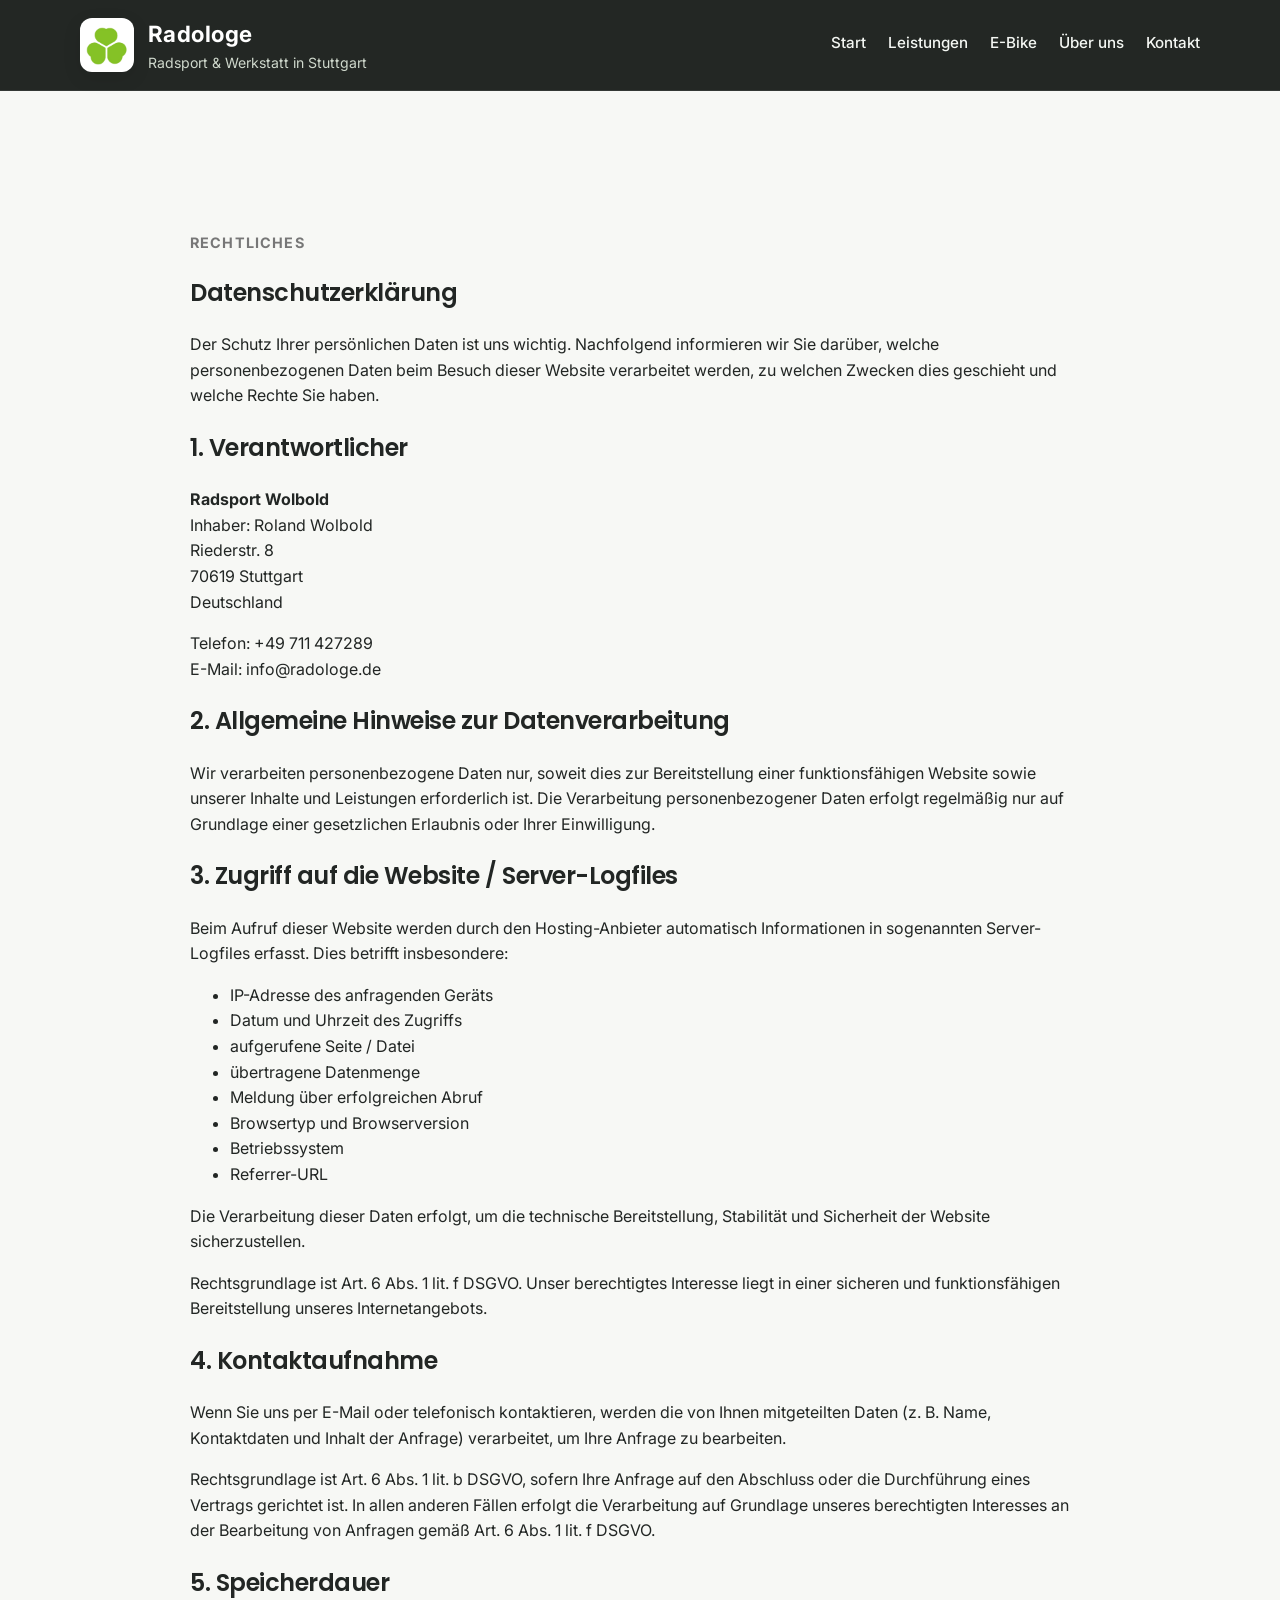
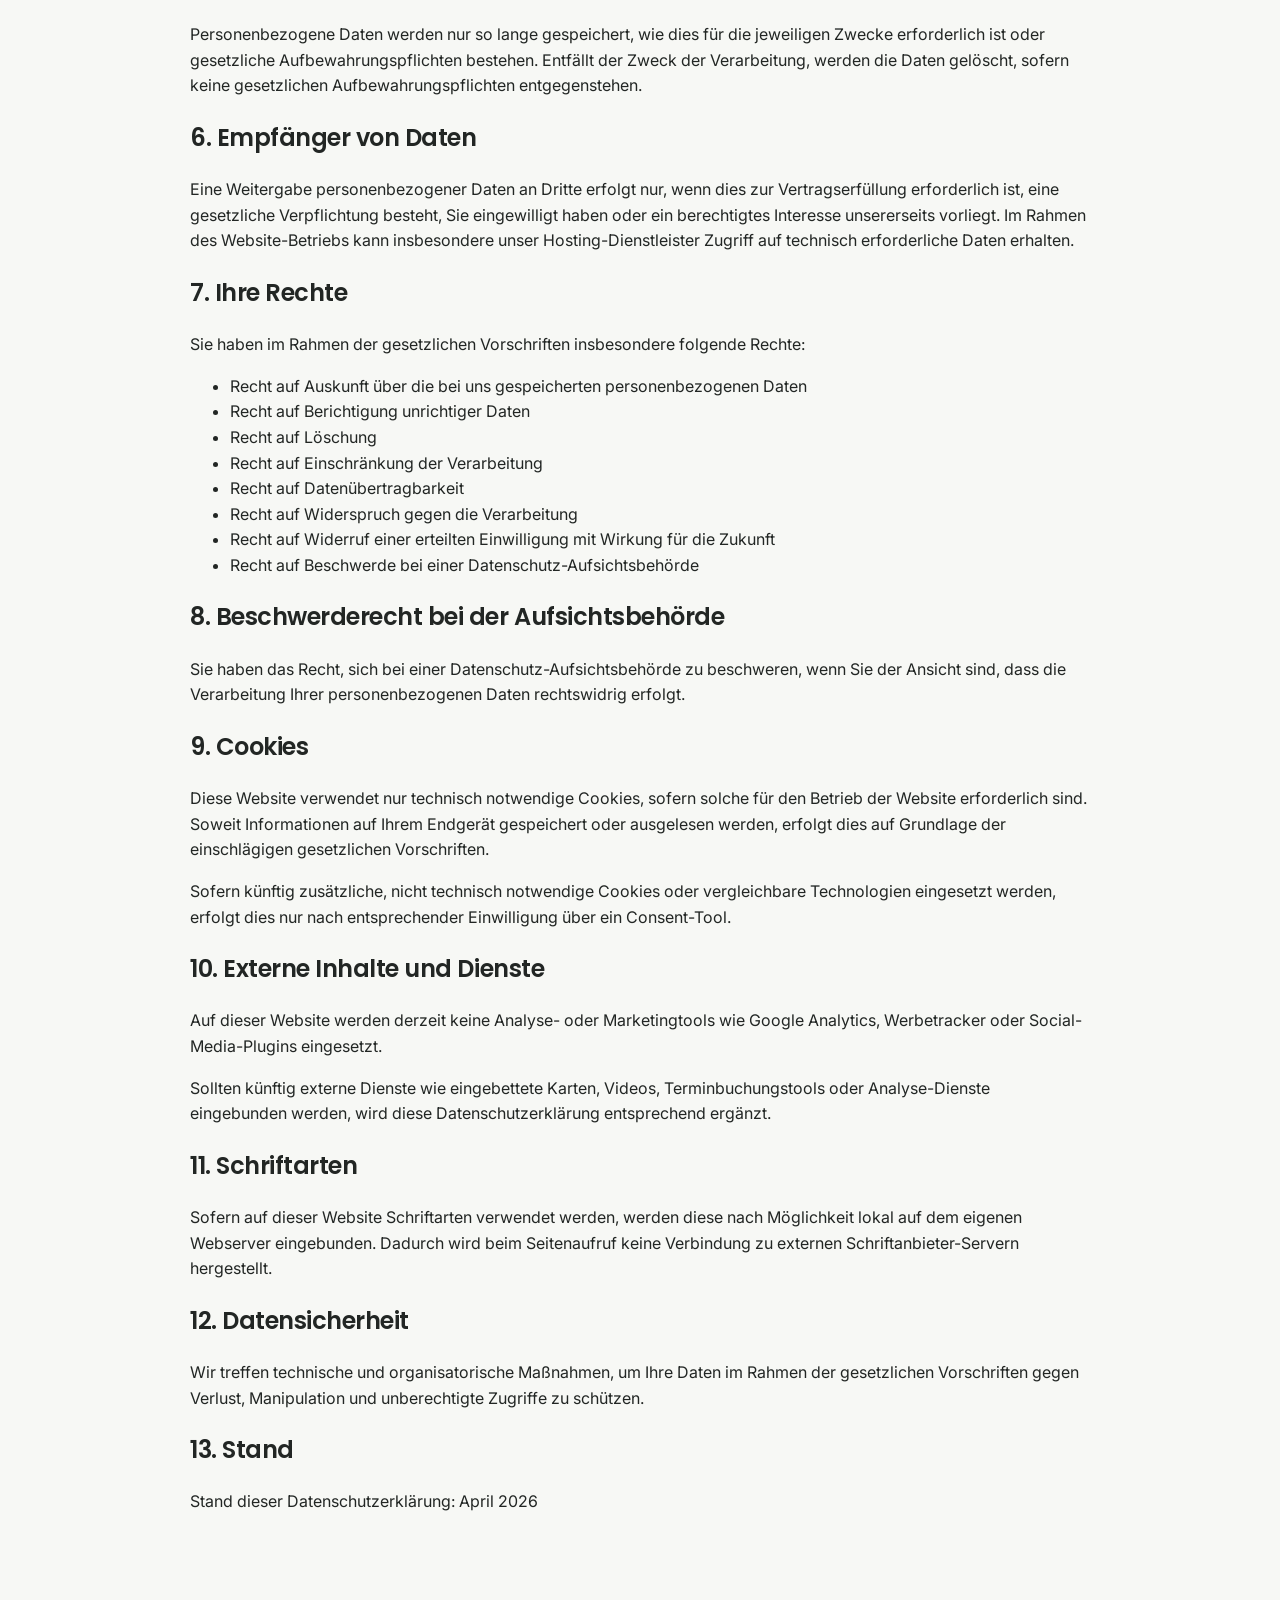
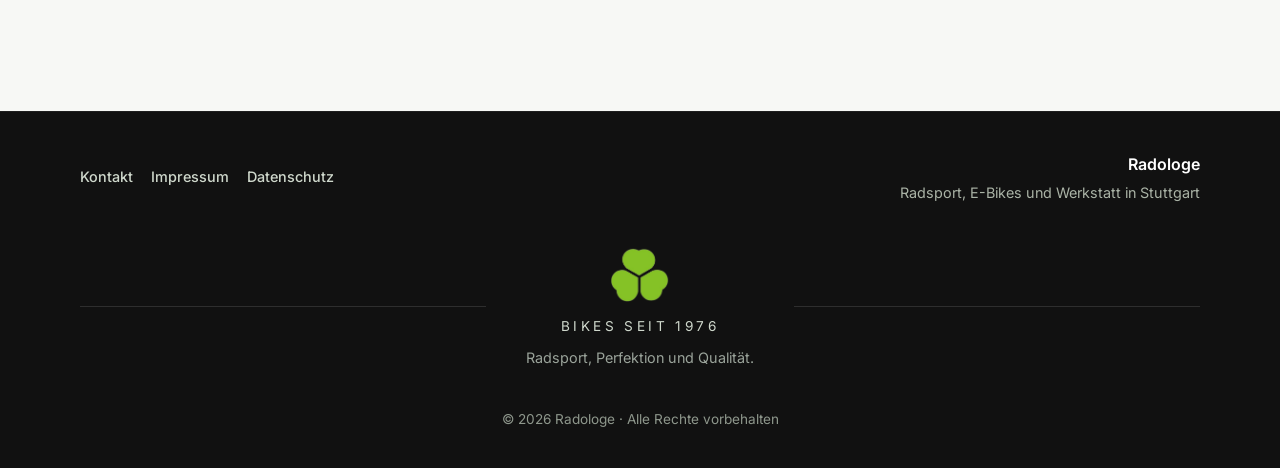
==== datenschutz/index.html @ ca6643ad "Add legal pages and unify footer design" ====
<!DOCTYPE html>
<html lang="de">
<head>
    <meta charset="UTF-8">
    <meta name="viewport" content="width=device-width, initial-scale=1.0">
    <title>Datenschutz – Radologe</title>
    <meta name="description" content="Datenschutzerklärung von Radologe in Stuttgart. Informationen zur Verarbeitung personenbezogener Daten beim Besuch dieser Website.">

    <link rel="preconnect" href="https://fonts.googleapis.com">
    <link rel="preconnect" href="https://fonts.gstatic.com" crossorigin>
    <link href="https://fonts.googleapis.com/css2?family=Inter:wght@300;400;500;600&family=Poppins:wght@500;600;700&display=swap" rel="stylesheet">

    <link rel="stylesheet" href="../assets/css/style.css">
</head>
<body>

<header>
    <div class="container">
        <div class="brand">
            <img src="../assets/images/logo.png" alt="Radologe Logo" class="brand-logo">
            <div>
                <p class="brand-title">Radologe</p>
                <p class="brand-subtitle">Radsport & Werkstatt in Stuttgart</p>
            </div>
        </div>

        <nav>
            <a href="../index.html">Start</a>
            <a href="../leistungen/index.html">Leistungen</a>
            <a href="../ebike/index.html">E-Bike</a>
            <a href="../ueber-uns/index.html">Über uns</a>
            <a href="../kontakt/index.html">Kontakt</a>
        </nav>
    </div>
</header>

<main class="legal-page">
    <div class="container legal-layout">
        <section class="legal-simple">
            <p class="eyebrow">Rechtliches</p>
            <h1>Datenschutzerklärung</h1>
            <p>
                Der Schutz Ihrer persönlichen Daten ist uns wichtig. Nachfolgend informieren wir Sie darüber,
                welche personenbezogenen Daten beim Besuch dieser Website verarbeitet werden, zu welchen Zwecken
                dies geschieht und welche Rechte Sie haben.
            </p>

            <h2>1. Verantwortlicher</h2>
            <p>
                <strong>Radsport Wolbold</strong><br>
                Inhaber: Roland Wolbold<br>
                Riederstr. 8<br>
                70619 Stuttgart<br>
                Deutschland
            </p>
            <p>
                Telefon: <a href="tel:+49711427289">+49 711 427289</a><br>
                E-Mail: <a href="mailto:info@radologe.de">info@radologe.de</a>
            </p>

            <h2>2. Allgemeine Hinweise zur Datenverarbeitung</h2>
            <p>
                Wir verarbeiten personenbezogene Daten nur, soweit dies zur Bereitstellung einer funktionsfähigen
                Website sowie unserer Inhalte und Leistungen erforderlich ist. Die Verarbeitung personenbezogener
                Daten erfolgt regelmäßig nur auf Grundlage einer gesetzlichen Erlaubnis oder Ihrer Einwilligung.
            </p>

            <h2>3. Zugriff auf die Website / Server-Logfiles</h2>
            <p>
                Beim Aufruf dieser Website werden durch den Hosting-Anbieter automatisch Informationen in
                sogenannten Server-Logfiles erfasst. Dies betrifft insbesondere:
            </p>
            <ul class="legal-list">
                <li>IP-Adresse des anfragenden Geräts</li>
                <li>Datum und Uhrzeit des Zugriffs</li>
                <li>aufgerufene Seite / Datei</li>
                <li>übertragene Datenmenge</li>
                <li>Meldung über erfolgreichen Abruf</li>
                <li>Browsertyp und Browserversion</li>
                <li>Betriebssystem</li>
                <li>Referrer-URL</li>
            </ul>
            <p>
                Die Verarbeitung dieser Daten erfolgt, um die technische Bereitstellung, Stabilität und Sicherheit
                der Website sicherzustellen.
            </p>
            <p>
                Rechtsgrundlage ist Art. 6 Abs. 1 lit. f DSGVO. Unser berechtigtes Interesse liegt in einer
                sicheren und funktionsfähigen Bereitstellung unseres Internetangebots.
            </p>

            <h2>4. Kontaktaufnahme</h2>
            <p>
                Wenn Sie uns per E-Mail oder telefonisch kontaktieren, werden die von Ihnen mitgeteilten Daten
                (z. B. Name, Kontaktdaten und Inhalt der Anfrage) verarbeitet, um Ihre Anfrage zu bearbeiten.
            </p>
            <p>
                Rechtsgrundlage ist Art. 6 Abs. 1 lit. b DSGVO, sofern Ihre Anfrage auf den Abschluss oder die
                Durchführung eines Vertrags gerichtet ist. In allen anderen Fällen erfolgt die Verarbeitung auf
                Grundlage unseres berechtigten Interesses an der Bearbeitung von Anfragen gemäß Art. 6 Abs. 1 lit. f DSGVO.
            </p>

            <h2>5. Speicherdauer</h2>
            <p>
                Personenbezogene Daten werden nur so lange gespeichert, wie dies für die jeweiligen Zwecke
                erforderlich ist oder gesetzliche Aufbewahrungspflichten bestehen. Entfällt der Zweck der
                Verarbeitung, werden die Daten gelöscht, sofern keine gesetzlichen Aufbewahrungspflichten entgegenstehen.
            </p>

            <h2>6. Empfänger von Daten</h2>
            <p>
                Eine Weitergabe personenbezogener Daten an Dritte erfolgt nur, wenn dies zur Vertragserfüllung
                erforderlich ist, eine gesetzliche Verpflichtung besteht, Sie eingewilligt haben oder ein
                berechtigtes Interesse unsererseits vorliegt. Im Rahmen des Website-Betriebs kann insbesondere
                unser Hosting-Dienstleister Zugriff auf technisch erforderliche Daten erhalten.
            </p>

            <h2>7. Ihre Rechte</h2>
            <p>
                Sie haben im Rahmen der gesetzlichen Vorschriften insbesondere folgende Rechte:
            </p>
            <ul class="legal-list">
                <li>Recht auf Auskunft über die bei uns gespeicherten personenbezogenen Daten</li>
                <li>Recht auf Berichtigung unrichtiger Daten</li>
                <li>Recht auf Löschung</li>
                <li>Recht auf Einschränkung der Verarbeitung</li>
                <li>Recht auf Datenübertragbarkeit</li>
                <li>Recht auf Widerspruch gegen die Verarbeitung</li>
                <li>Recht auf Widerruf einer erteilten Einwilligung mit Wirkung für die Zukunft</li>
                <li>Recht auf Beschwerde bei einer Datenschutz-Aufsichtsbehörde</li>
            </ul>

            <h2>8. Beschwerderecht bei der Aufsichtsbehörde</h2>
            <p>
                Sie haben das Recht, sich bei einer Datenschutz-Aufsichtsbehörde zu beschweren, wenn Sie der Ansicht sind,
                dass die Verarbeitung Ihrer personenbezogenen Daten rechtswidrig erfolgt.
            </p>

            <h2>9. Cookies</h2>
            <p>
                Diese Website verwendet nur technisch notwendige Cookies, sofern solche für den Betrieb der Website
                erforderlich sind. Soweit Informationen auf Ihrem Endgerät gespeichert oder ausgelesen werden,
                erfolgt dies auf Grundlage der einschlägigen gesetzlichen Vorschriften.
            </p>
            <p>
                Sofern künftig zusätzliche, nicht technisch notwendige Cookies oder vergleichbare Technologien
                eingesetzt werden, erfolgt dies nur nach entsprechender Einwilligung über ein Consent-Tool.
            </p>

            <h2>10. Externe Inhalte und Dienste</h2>
            <p>
                Auf dieser Website werden derzeit keine Analyse- oder Marketingtools wie Google Analytics,
                Werbetracker oder Social-Media-Plugins eingesetzt.
            </p>
            <p>
                Sollten künftig externe Dienste wie eingebettete Karten, Videos, Terminbuchungstools oder
                Analyse-Dienste eingebunden werden, wird diese Datenschutzerklärung entsprechend ergänzt.
            </p>

            <h2>11. Schriftarten</h2>
            <p>
                Sofern auf dieser Website Schriftarten verwendet werden, werden diese nach Möglichkeit lokal auf
                dem eigenen Webserver eingebunden. Dadurch wird beim Seitenaufruf keine Verbindung zu externen
                Schriftanbieter-Servern hergestellt.
            </p>

            <h2>12. Datensicherheit</h2>
            <p>
                Wir treffen technische und organisatorische Maßnahmen, um Ihre Daten im Rahmen der gesetzlichen
                Vorschriften gegen Verlust, Manipulation und unberechtigte Zugriffe zu schützen.
            </p>

            <h2>13. Stand</h2>
            <p>
                Stand dieser Datenschutzerklärung: April 2026
            </p>

            <!-- OPTIONALER BLOCK: nur einfügen, wenn du ein Kontaktformular hast -->
            <!--
            <h2>Zusatz: Kontaktformular</h2>
            <p>
                Wenn Sie unser Kontaktformular nutzen, verarbeiten wir die von Ihnen eingegebenen Daten zur
                Bearbeitung Ihrer Anfrage. Pflichtfelder sind als solche gekennzeichnet.
            </p>
            <p>
                Rechtsgrundlage ist Art. 6 Abs. 1 lit. b DSGVO bzw. Art. 6 Abs. 1 lit. f DSGVO.
            </p>
            -->

            <!-- OPTIONALER BLOCK: nur einfügen, wenn du Google Maps eingebettet hast -->
            <!--
            <h2>Zusatz: Google Maps</h2>
            <p>
                Auf dieser Website kann Kartenmaterial des Dienstes Google Maps eingebunden sein. Anbieter ist
                Google Ireland Limited, Gordon House, Barrow Street, Dublin 4, Irland.
            </p>
            <p>
                Bei Aufruf einer Seite mit eingebetteter Karte kann Ihre IP-Adresse an Google übermittelt werden.
                Die Einbindung erfolgt nur mit Ihrer Einwilligung, sofern dies technisch und rechtlich erforderlich ist.
            </p>
            -->
        </section>
    </div>
</main>

<footer class="footer">
    <div class="container">

        <div class="footer-top">
            <nav class="footer-nav">
                <a href="../kontakt/index.html">Kontakt</a>
                <a href="../impressum/index.html">Impressum</a>
                <a href="./index.html">Datenschutz</a>
            </nav>

            <div class="footer-brand">
                <p class="footer-title">Radologe</p>
                <p class="footer-tagline">
                    Radsport, E-Bikes und Werkstatt in Stuttgart
                </p>
            </div>
        </div>

        <div class="footer-center">
            <div class="footer-divider"></div>

            <div class="footer-logo-block">
                <img src="../assets/images/logo.png" alt="Radologe Logo" class="footer-logo">
                <p class="footer-slogan-title">BIKES SEIT 1976</p>
                <p class="footer-slogan-sub">
                    Radsport, Perfektion und Qualität.
                </p>
            </div>

            <div class="footer-divider"></div>
        </div>

        <div class="footer-bottom">
            <p>© 2026 Radologe · Alle Rechte vorbehalten</p>
        </div>

    </div>
</footer>

<script src="../assets/js/main.js" defer></script>
</body>
</html>
---- assets/css/style.css ----
:root {
    --accent: #86c51f;
    --accent-hover: #6eaa18;
    --accent-soft: #eef7dd;
    --dark: #1b1f1c;
    --dark-2: #2a2f2b;
    --text: #222624;
    --muted: #5f675f;
    --bg: #f7f8f5;
    --surface: #ffffff;
    --surface-alt: #eef2ea;
    --border: #d9e2d0;
    --shadow: 0 10px 30px rgba(0, 0, 0, 0.08);
    --radius: 18px;
}

* {
    box-sizing: border-box;
}

html {
    scroll-behavior: smooth;
}

body {
    margin: 0;
    font-family: 'Inter', Arial, sans-serif;
    background: var(--bg);
    color: var(--text);
    line-height: 1.6;
}

h1, h2, h3 {
    font-family: 'Poppins', sans-serif;
    font-weight: 600;
    letter-spacing: -0.02em;
}

img {
    max-width: 100%;
    display: block;
}

a {
    color: inherit;
    text-decoration: none;
}

.container {
    width: min(1120px, 92%);
    margin: 0 auto;
}

/* HEADER */
header {
    position: sticky;
    top: 0;
    z-index: 1000;
    background: rgba(27, 31, 28, 0.96);
    border-bottom: 1px solid rgba(255, 255, 255, 0.08);
    backdrop-filter: blur(8px);
}

header .container {
    display: flex;
    justify-content: space-between;
    align-items: center;
    min-height: 90px;
    gap: 24px;
}

.brand {
    display: flex;
    align-items: center;
    gap: 14px;
}

.brand-logo {
    width: 54px;
    height: 54px;
    object-fit: contain;
    background: white;
    border-radius: 12px;
    padding: 6px;
    box-shadow: 0 6px 18px rgba(0, 0, 0, 0.12);
}

.brand-title {
    color: #ffffff;
    font-size: 1.4rem;
    font-weight: 700;
    letter-spacing: 0.02em;
    margin: 0;
}

.brand-subtitle {
    color: #cfd8cc;
    font-size: 0.88rem;
    margin: 0;
}

nav {
    display: flex;
    gap: 22px;
    flex-wrap: wrap;
}

nav a {
    color: #f4f7f3;
    font-size: 0.95rem;
    font-weight: 500;
    position: relative;
    padding-bottom: 4px;
    transition: color 0.2s ease;
}
nav a.active {
    color: #ffffff;
}

nav a.active::after {
    width: 100%;
}

nav a:hover {
    color: #ffffff;
}

nav a::after {
    content: "";
    position: absolute;
    left: 0;
    bottom: 0;
    width: 0;
    height: 2px;
    background: var(--accent);
    transition: width 0.25s ease;
}

nav a:hover::after {
    width: 100%;
}

/* HERO */
.hero {
    background:
            linear-gradient(rgba(20, 24, 20, 0.65), rgba(20, 24, 20, 0.65)),
            linear-gradient(135deg, #2b332b 0%, #465246 100%);
    color: #ffffff;
    padding: 110px 0 100px;
}

.hero-content {
    max-width: 760px;
}

.hero-kicker {
    display: inline-block;
    background: rgba(134, 197, 31, 0.14);
    border: 1px solid rgba(255, 255, 255, 0.14);
    color: #f4ffe7;
    padding: 8px 14px;
    border-radius: 999px;
    font-size: 0.88rem;
    margin-bottom: 20px;
}

.hero h2 {
    font-size: clamp(2.3rem, 5vw, 4.2rem);
    line-height: 1.05;
    margin: 0 0 18px;
}

.hero p {
    max-width: 700px;
    font-size: 1.08rem;
    color: #dfebdb;
    margin: 0 0 28px;
}

.hero-actions {
    display: flex;
    gap: 14px;
    flex-wrap: wrap;
}

/* BUTTONS */
.btn {
    display: inline-block;
    padding: 14px 24px;
    border-radius: 10px;
    font-weight: 700;
    transition: 0.25s ease;
}

.btn-primary {
    background: var(--accent);
    color: #ffffff;
    box-shadow: var(--shadow);
}

.btn-primary:hover {
    background: var(--accent-hover);
    transform: translateY(-2px);
}

.btn-secondary {
    background: transparent;
    color: #ffffff;
    border: 1px solid rgba(255, 255, 255, 0.24);
}

.btn-secondary:hover {
    background: rgba(255, 255, 255, 0.08);
}

/* GENERAL SECTIONS */
section {
    padding: 80px 0;
}

.section-header {
    max-width: 720px;
    margin-bottom: 34px;
}

.section-header h2 {
    font-size: 2rem;
    margin: 0 0 10px;
    color: var(--dark);
}

.section-header p {
    margin: 0;
    color: var(--muted);
}

/* INFO BAND */
.info-band {
    background: var(--dark);
    color: #ffffff;
    padding: 26px 0;
}

.info-band-grid {
    display: grid;
    grid-template-columns: repeat(3, 1fr);
    gap: 18px;
}

.info-item {
    padding: 10px 0;
}

.info-item strong {
    display: block;
    font-size: 0.95rem;
    color: #d7e3d3;
    margin-bottom: 6px;
}

.info-item span {
    color: #ffffff;
    font-size: 1rem;
}

/* SERVICES */
.services {
    background: var(--surface-alt);
}

.service-grid {
    display: grid;
    grid-template-columns: repeat(auto-fit, minmax(250px, 1fr));
    gap: 24px;
}

.service-box {
    background: var(--surface);
    border: 1px solid var(--border);
    border-radius: var(--radius);
    padding: 28px;
    box-shadow: var(--shadow);
    transition: transform 0.25s ease, box-shadow 0.25s ease, border-color 0.25s ease;
    display: flex;
    flex-direction: column;
    justify-content: flex-start;
}

.service-box:hover {
    transform: translateY(-6px);
    box-shadow: 0 18px 40px rgba(0, 0, 0, 0.12);
    border-color: #bfd79e;
}

.service-box h3 {
    margin-top: 0;
    margin-bottom: 12px;
    font-size: 1.2rem;
    color: var(--dark);
    min-height: 60px;
    display: flex;
    align-items: flex-start;
}

.service-box p {
    margin: 0;
    color: var(--muted);
}

/* CTA */
.cta {
    background: linear-gradient(135deg, #1f251f 0%, #2f382f 100%);
    color: #ffffff;
}

.cta-box {
    background: rgba(255, 255, 255, 0.04);
    border: 1px solid rgba(255, 255, 255, 0.08);
    border-radius: 22px;
    padding: 40px;
}

.cta h2 {
    margin-top: 0;
    margin-bottom: 14px;
    font-size: 2rem;
}

.cta p {
    color: #d7e3d3;
    max-width: 740px;
    margin-bottom: 24px;
}

/* FOOTER */
.footer {
    background: #111;
    color: #d2d8cf;
    padding: 40px 0 24px;
    border-top: 1px solid rgba(255, 255, 255, 0.06);
}

.footer-top {
    display: flex;
    justify-content: space-between;
    align-items: center;
    gap: 24px;
    flex-wrap: wrap;
    margin-bottom: 24px;
}

.footer-nav {
    display: flex;
    gap: 18px;
    flex-wrap: wrap;
}

.footer-nav a {
    font-size: 0.9rem;
    color: #cfd8cc;
    transition: color 0.2s ease;
}

.footer-nav a:hover {
    color: var(--accent);
}

.footer-brand {
    text-align: right;
}

.footer-title {
    font-weight: 600;
    margin: 0;
    color: #ffffff;
}

.footer-tagline {
    font-size: 0.9rem;
    color: #aab3a6;
    margin: 4px 0 0;
}

.footer-bottom {
    text-align: center;
    font-size: 0.85rem;
    color: #8e978c;
}

.footer-center {
    display: flex;
    align-items: center;
    justify-content: center;
    gap: 40px;
    margin: 40px 0;
}

.footer-divider {
    flex: 1;
    height: 1px;
    background: rgba(255, 255, 255, 0.12);
}

.footer-logo-block {
    text-align: center;
    max-width: 320px;
}

.footer-logo {
    width: 60px;
    height: auto;
    margin: 0 auto 14px;
}

.footer-slogan-title {
    font-size: 0.85rem;
    letter-spacing: 0.25em;
    text-transform: uppercase;
    color: #cfd8cc;
    margin: 0 0 8px;
}

.footer-slogan-sub {
    font-size: 0.9rem;
    color: #9aa39a;
    margin: 0;
}

/* Responsive */
@media (max-width: 600px) {
    .footer-center {
        flex-direction: column;
        gap: 20px;
    }

    .footer-divider {
        width: 60%;
    }
}

@media (max-width: 600px) {
    .footer-top {
        flex-direction: column;
        align-items: flex-start;
    }

    .footer-brand {
        text-align: left;
    }
}

/* RESPONSIVE */
@media (max-width: 900px) {
    header .container {
        flex-direction: column;
        align-items: flex-start;
        padding: 16px 0;
    }

    nav {
        gap: 14px;
    }

    .info-band-grid,
    .service-grid {
        grid-template-columns: 1fr;
    }

    .hero {
        padding: 90px 0 80px;
    }

    .cta-box {
        padding: 28px;
    }
}

@media (max-width: 600px) {
    .brand {
        align-items: flex-start;
    }

    .brand-logo {
        width: 48px;
        height: 48px;
    }

    .hero h2 {
        font-size: 2.2rem;
    }

    .hero p {
        font-size: 1rem;
    }

    .hero-actions {
        flex-direction: column;
    }

    .btn {
        width: 100%;
        text-align: center;
    }
}
.hero-subpage {
    padding: 110px 0 100px;
}

.content-text {
    max-width: 760px;
    color: var(--muted);
    margin: 0 0 18px;
    font-size: 1.02rem;
}

.brands {
    padding: 80px 0;
}

.brand-grid {
    display: grid;
    grid-template-columns: repeat(2, 1fr);
    gap: 24px;
}

.brand-item {
    background: var(--surface);
    border: 1px solid var(--border);
    border-radius: var(--radius);
    padding: 24px;
    text-align: center;
}

.brand-item img {
    height: 60px;          /* 🔥 einheitliche Größe */
    width: auto;
    object-fit: contain;
    margin: 0 auto 16px;
    display: block;
}

.brand-item h3 {
    margin: 10px 0;
}

.brand-item p {
    color: var(--muted);
    margin: 0;
}

.map-box {
    text-align: center;
}

.team {
    padding: 80px 0;
}

.team-grid {
    display: grid;
    grid-template-columns: repeat(3, 1fr);
    gap: 24px;
}

.team-member {
    background: var(--surface);
    border: 1px solid var(--border);
    border-radius: var(--radius);
    padding: 28px;
    text-align: center;
    box-shadow: var(--shadow);

    display: flex;
    flex-direction: column;
    align-items: center;
}

.team-member img {
    width: 220px;
    height: 260px;
    object-fit: cover;
    object-position: top;
    border-radius: 16px;
    display: block;
    margin: 0 auto 16px;
    box-shadow: 0 10px 30px rgba(0, 0, 0, 0.1);
}

.team-member h3 {
    margin: 10px 0 4px;
}

.team-role {
    font-size: 0.9rem;
    color: var(--accent);
    margin-bottom: 12px;
}

.team-member p {
    text-align: center;
    max-width: 320px;
}

.press {
    padding: 80px 0 100px;
}

.press-card {
    display: grid;
    grid-template-columns: 500px 1fr;
    gap: 40px;

    background: var(--surface);
    border: 1px solid var(--border);
    border-radius: var(--radius);
    padding: 40px;
    box-shadow: var(--shadow);

    width: 100%;
    align-items: start;
}

.press-image {
    width: 100%;
}

.press-image img {
    width: 100%;
    height: auto;
    display: block;
    border-radius: 12px;
}

.press-content {
    padding-top: 10px;
    padding-bottom: 10px;
}

.press-content h3 {
    margin-top: 0;
    margin-bottom: 12px;
}

.press-source {
    font-size: 0.9rem;
    color: var(--accent);
    margin-bottom: 12px;
}

.press-image a img {
    transition: transform 0.3s ease;
}

.press-image a:hover img {
    transform: scale(1.03);
}
@media (max-width: 900px) {
    .team-grid {
        grid-template-columns: repeat(2, 1fr);
    }
}

@media (max-width: 768px) {

    .team-grid {
        grid-template-columns: 1fr;
    }

    .press-card {
        grid-template-columns: 1fr;
        padding: 24px;
        gap: 24px;
    }

    .press-image img {
        height: auto;
    }

    .press-content {
        padding: 0;
    }

}

.brand-models {
    padding: 80px 0;
    background: var(--surface-alt);
}

.bike-grid {
    display: grid;
    grid-template-columns: repeat(3, 1fr);
    gap: 24px;
}

.bike-card {
    background: var(--surface);
    border: 1px solid var(--border);
    border-radius: var(--radius);
    overflow: hidden;
    box-shadow: var(--shadow);
    display: flex;
    flex-direction: column;
    height: 100%;
    transition: transform 0.25s ease, box-shadow 0.25s ease;
}

.bike-card:hover {
    transform: translateY(-6px);
    box-shadow: 0 18px 40px rgba(0, 0, 0, 0.12);
}

.bike-image {
    aspect-ratio: 4 / 3;
    background: #f3f5ef;
    display: flex;
    align-items: center;
    justify-content: center;
    padding: 24px;
}

.bike-image img {
    max-width: 100%;
    max-height: 100%;
    object-fit: contain;
}

.bike-content {
    padding: 24px;
    display: flex;
    flex-direction: column;
    height: 100%;
}

.bike-brand {
    font-size: 0.85rem;
    font-weight: 600;
    color: var(--accent);
    margin: 0 0 10px;
    text-transform: uppercase;
    letter-spacing: 0.06em;
}

.bike-content h3 {
    margin: 0 0 12px;
    font-size: 1.35rem;
}

.bike-content p {
    color: var(--muted);
    margin: 0 0 20px;
}

.bike-actions {
    margin-top: auto;
    display: flex;
    flex-direction: column;
    gap: 12px;
}

@media (max-width: 1000px) {
    .bike-grid {
        grid-template-columns: repeat(2, 1fr);
    }
}

@media (max-width: 640px) {
    .bike-grid {
        grid-template-columns: 1fr;
    }
}
.btn-outline {
    display: inline-block;
    padding: 10px 16px;
    border: 1px solid var(--border);
    border-radius: var(--radius);
    text-decoration: none;
    font-size: 0.9rem;
    color: var(--text);
    background: transparent;
    transition: all 0.2s ease;
}

.btn-outline:hover {
    background: var(--surface-hover);
    border-color: var(--accent);
    color: var(--accent);
}

.section-header .btn {
    margin-top: 24px;
}

/* =========================
   Impressum / Rechtliches
========================= */

.page-hero {
    padding: 90px 0 50px;
    background: #f7f7f7;
    border-bottom: 1px solid #e5e5e5;
}

.eyebrow {
    margin: 0 0 12px;
    font-size: 0.9rem;
    font-weight: 700;
    text-transform: uppercase;
    letter-spacing: 0.08em;
    color: #777;
}

.page-hero h1 {
    margin: 0 0 16px;
    font-size: clamp(2.2rem, 5vw, 4rem);
    line-height: 1.1;
}

.page-intro {
    max-width: 700px;
    margin: 0;
    font-size: 1.05rem;
    line-height: 1.7;
    color: #555;
}

.legal-page {
    padding: 60px 0 100px;
}

.legal-layout {
    max-width: 900px;
}

.legal-card {
    background: #ffffff;
    border: 1px solid #e8e8e8;
    border-radius: 20px;
    padding: 40px;
    box-shadow: 0 10px 30px rgba(0, 0, 0, 0.04);
}

.legal-section + .legal-section {
    margin-top: 40px;
    padding-top: 40px;
    border-top: 1px solid #ececec;
}

.legal-section h2 {
    margin: 0 0 16px;
    font-size: 1.35rem;
    line-height: 1.3;
}

.legal-section p {
    margin: 0 0 16px;
    font-size: 1rem;
    line-height: 1.8;
    color: #333;
}

.legal-section a {
    color: inherit;
    text-decoration: underline;
    text-underline-offset: 3px;
}

.legal-section a:hover {
    opacity: 0.7;
}

@media (max-width: 768px) {
    .page-hero {
        padding: 70px 0 40px;
    }

    .legal-page {
        padding: 40px 0 70px;
    }

    .legal-card {
        padding: 24px;
        border-radius: 16px;
    }

    .legal-section + .legal-section {
        margin-top: 28px;
        padding-top: 28px;
    }

    .legal-section h2 {
        font-size: 1.2rem;
    }

    .legal-section p {
        font-size: 0.98rem;
        line-height: 1.7;
    }
}
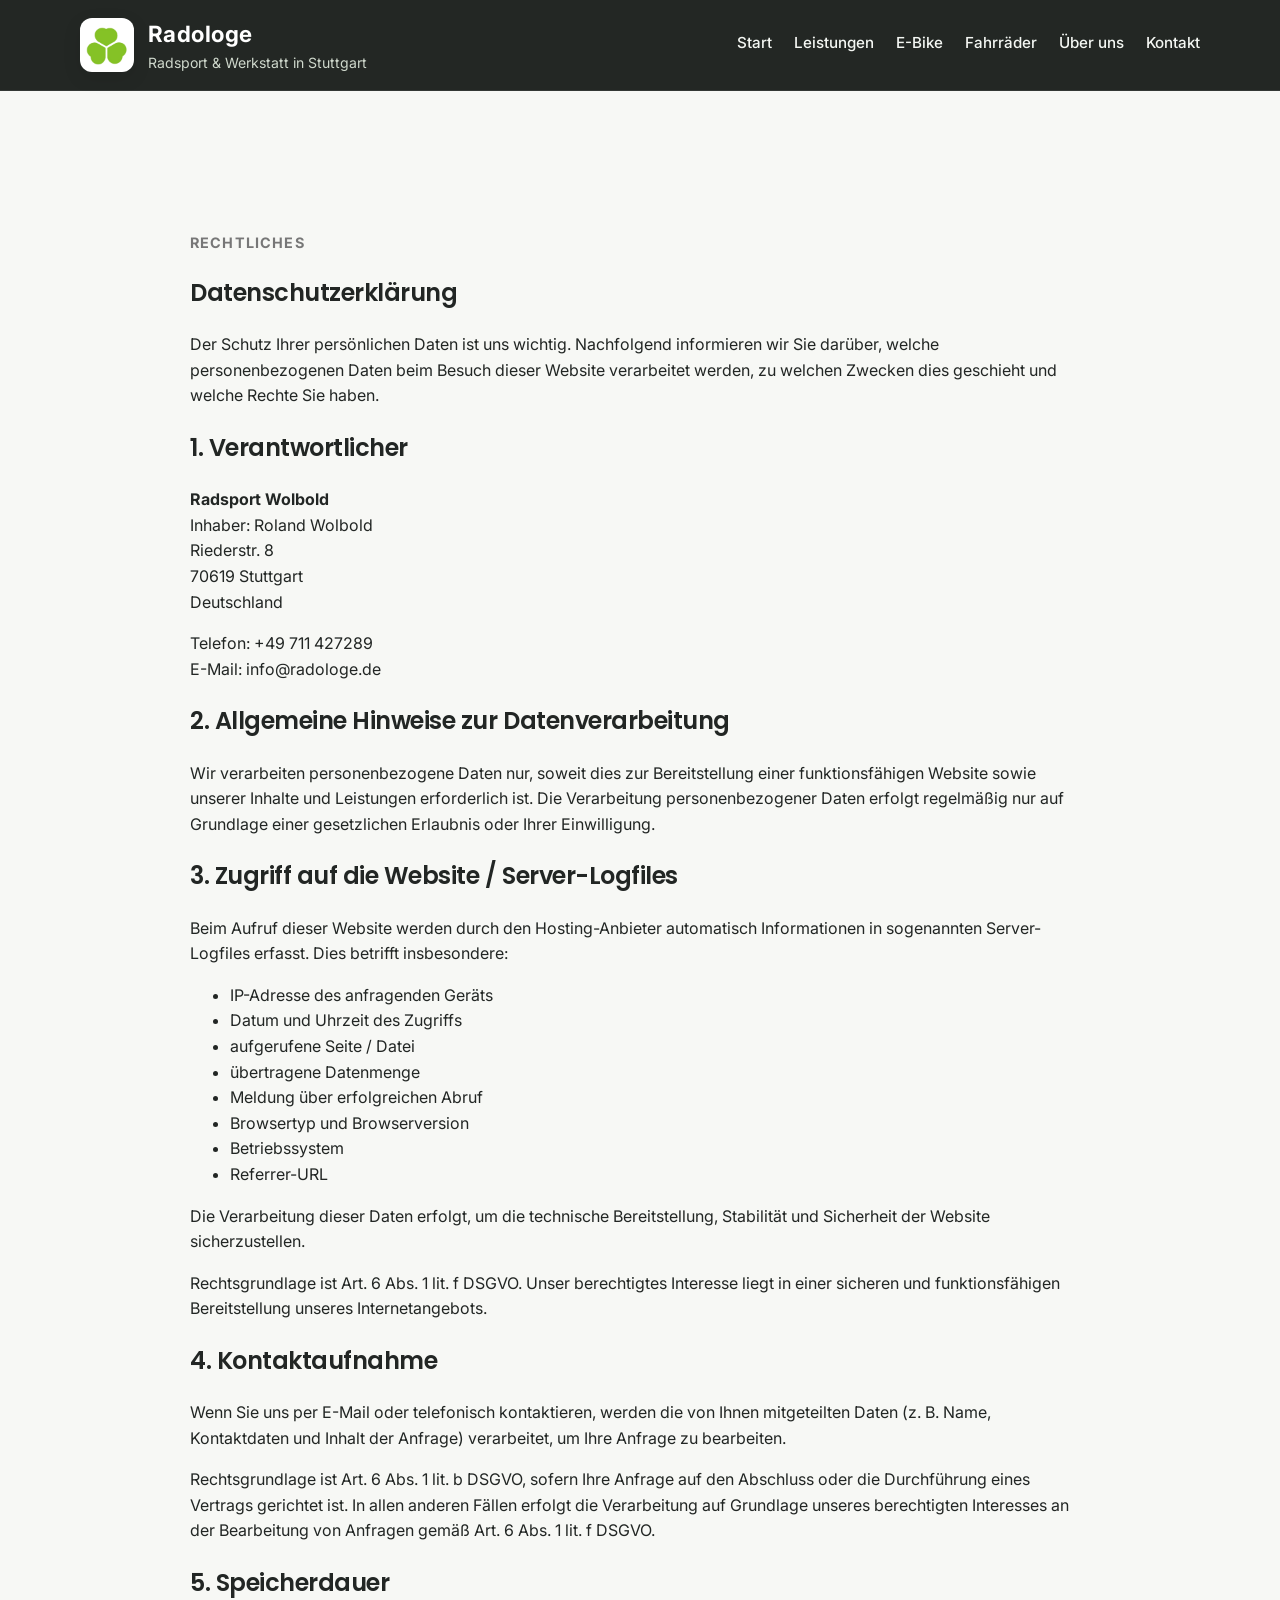
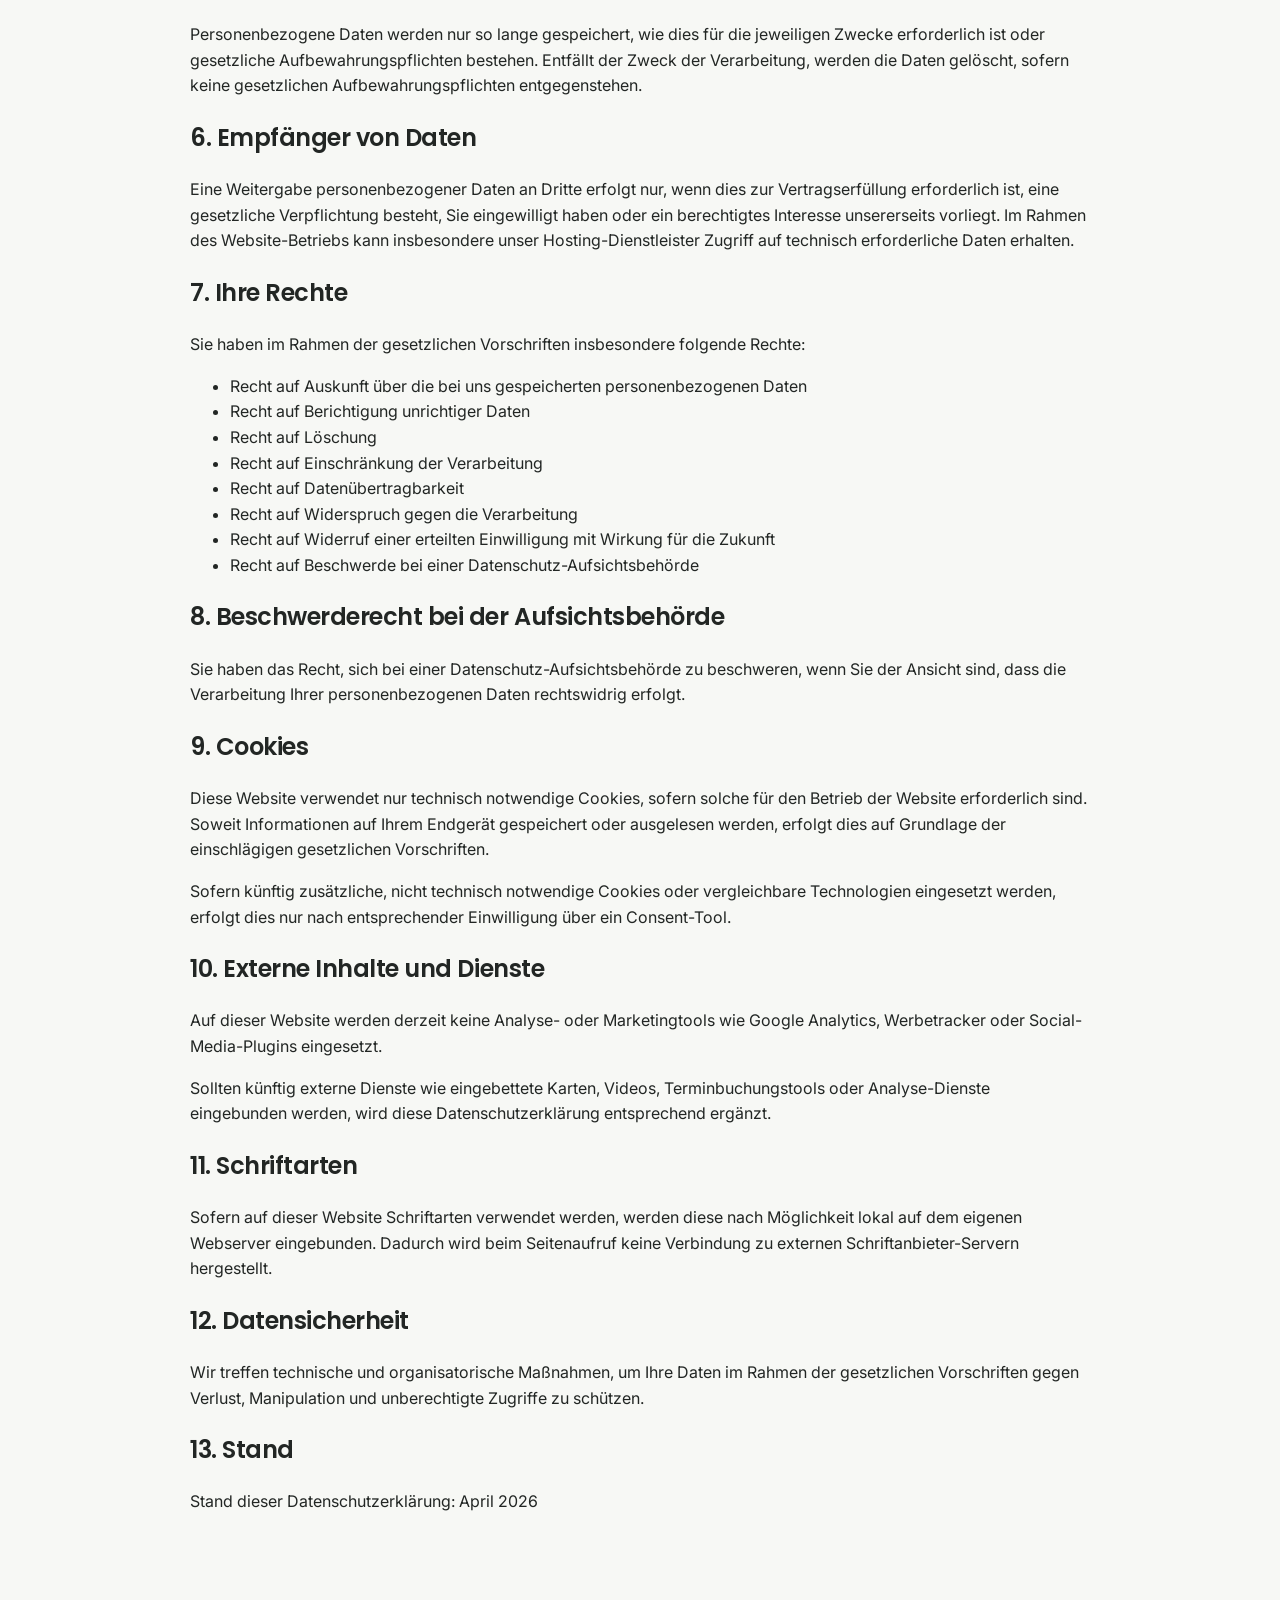
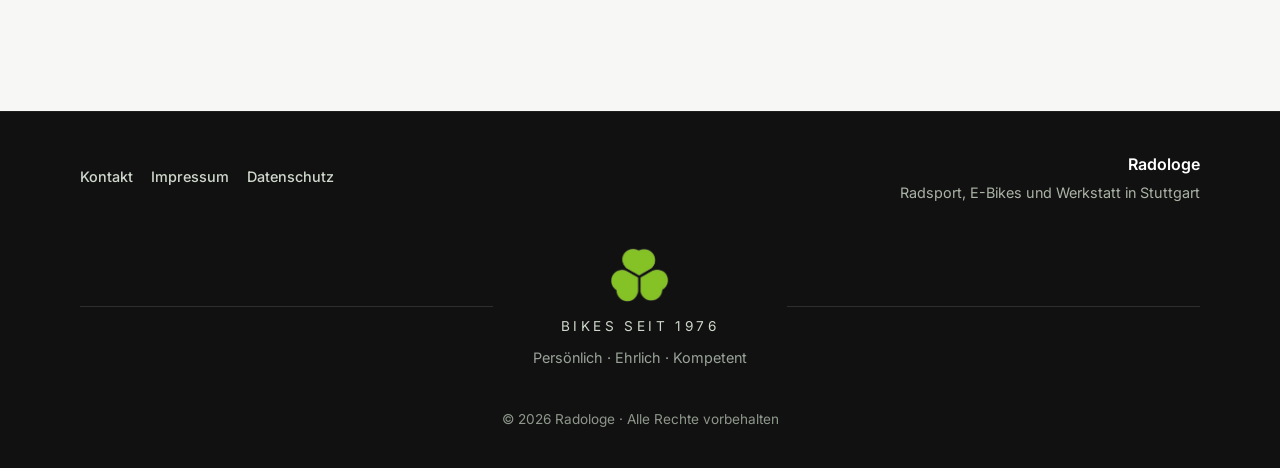
==== commit 8890bb21: "Add Merida and Basso e-bike sections with model previews and manufacturer links, update layout for b" ====
--- a/datenschutz/index.html
+++ b/datenschutz/index.html
@@ -28,6 +28,7 @@
             <a href="../index.html">Start</a>
             <a href="../leistungen/index.html">Leistungen</a>
             <a href="../ebike/index.html">E-Bike</a>
+            <a href="../fahrraeder/index.html">Fahrräder</a>
             <a href="../ueber-uns/index.html">Über uns</a>
             <a href="../kontakt/index.html">Kontakt</a>
         </nav>
@@ -228,7 +229,7 @@
                 <img src="../assets/images/logo.png" alt="Radologe Logo" class="footer-logo">
                 <p class="footer-slogan-title">BIKES SEIT 1976</p>
                 <p class="footer-slogan-sub">
-                    Radsport, Perfektion und Qualität.
+                    Persönlich · Ehrlich · Kompetent
                 </p>
             </div>
 
--- a/assets/css/style.css
+++ b/assets/css/style.css
@@ -896,4 +896,312 @@
         font-size: 0.98rem;
         line-height: 1.7;
     }
+}
+.service-list {
+    display: grid;
+    grid-template-columns: 1fr 1fr;
+    gap: 0;
+    border-top: 1px solid var(--border);
+}
+
+.service-item {
+    padding: 28px 0;
+    border-bottom: 1px solid var(--border);
+}
+
+.service-item:nth-child(odd) {
+    padding-right: 40px;
+}
+
+.service-item:nth-child(even) {
+    padding-left: 40px;
+    border-left: 1px solid var(--border);
+}
+
+.service-item h3 {
+    margin-bottom: 10px;
+    font-size: 1.25rem;
+}
+
+.service-item p {
+    color: var(--muted);
+    line-height: 1.7;
+}
+
+@media (max-width: 768px) {
+    .service-list {
+        grid-template-columns: 1fr;
+    }
+
+    .service-item,
+    .service-item:nth-child(odd),
+    .service-item:nth-child(even) {
+        padding: 24px 0;
+        border-left: none;
+    }
+}
+
+.fade-in {
+    opacity: 0;
+    transform: translateY(24px);
+    transition: opacity 0.55s ease, transform 0.55s ease;
+}
+
+.fade-in.visible {
+    opacity: 1;
+    transform: translateY(0);
+}
+
+
+
+.bike-list {
+    display: grid;
+    grid-template-columns: 1fr 1fr;
+    border-top: 1px solid var(--border);
+}
+
+.bike-item {
+    padding: 32px 0;
+    border-bottom: 1px solid var(--border);
+}
+
+.bike-item:nth-child(odd) {
+    padding-right: 40px;
+}
+
+.bike-item:nth-child(even) {
+    padding-left: 40px;
+    border-left: 1px solid var(--border);
+}
+
+.bike-item h3 {
+    margin-bottom: 10px;
+    font-size: 1.25rem;
+}
+
+.bike-item p {
+    color: var(--muted);
+    line-height: 1.7;
+}
+
+/* Mobile */
+@media (max-width: 768px) {
+    .bike-list {
+        grid-template-columns: 1fr;
+    }
+
+    .bike-item,
+    .bike-item:nth-child(odd),
+    .bike-item:nth-child(even) {
+        padding: 24px 0;
+        border-left: none;
+    }
+}
+
+.target-layout {
+    display: flex;
+    flex-direction: column;
+    gap: 50px;
+}
+
+.target-intro {
+    max-width: 700px;
+}
+
+.target-intro h2 {
+    margin: 10px 0 18px;
+    max-width: 620px;
+}
+
+.target-intro p {
+    color: var(--muted);
+    line-height: 1.7;
+    max-width: 620px;
+}
+
+.target-statements {
+    border-top: 1px solid var(--border);
+    max-width: 850px;
+}
+
+.target-statement {
+    display: block;
+    padding: 32px 0;
+    border-bottom: 1px solid var(--border);
+}
+
+.target-statement h3 {
+    margin-bottom: 8px;
+    font-size: 1.3rem;
+}
+
+.target-statement p {
+    color: var(--muted);
+    line-height: 1.7;
+    max-width: 620px;
+}
+
+@media (max-width: 768px) {
+    .target-layout {
+        gap: 36px;
+    }
+
+    .target-statement {
+        padding: 28px 0;
+    }
+}
+
+@media (max-width: 768px) {
+    section {
+        padding: 52px 0;
+    }
+
+    .hero {
+        padding: 72px 0 64px;
+    }
+
+    .info-band {
+        padding: 20px 0;
+    }
+
+    .section-header {
+        margin-bottom: 26px;
+    }
+
+    .brands,
+    .team,
+    .press,
+    .brand-models {
+        padding: 52px 0;
+    }
+
+    .target-layout {
+        gap: 28px;
+    }
+
+    .target-statement {
+        padding: 24px 0;
+    }
+}
+
+
+    .cookie-banner {
+        position: fixed !important;
+        left: 50% !important;
+        bottom: 20px !important;
+        transform: translateX(-50%) !important;
+
+        width: min(920px, 92%);
+        background: var(--dark);
+        color: #ffffff;
+        padding: 18px 22px;
+        border-radius: 14px;
+        box-shadow: var(--shadow);
+
+        display: flex;
+        align-items: center;
+        justify-content: space-between;
+        gap: 18px;
+
+        z-index: 999999 !important;
+    }
+
+    .cookie-banner.hidden {
+        display: none !important;
+    }
+
+    .cookie-banner p {
+        margin: 0;
+        font-size: 0.9rem;
+    }
+
+    .cookie-banner a {
+        color: var(--accent);
+        text-decoration: underline;
+    }
+
+    @media (max-width: 768px) {
+        .cookie-banner {
+            flex-direction: column;
+            align-items: flex-start;
+            bottom: 14px !important;
+        }
+
+        .cookie-banner .btn {
+            width: 100%;
+        }
+    }
+
+.bike-brands {
+    background: var(--surface-alt);
+}
+
+.brand-showcase-grid {
+    display: grid;
+    grid-template-columns: repeat(3, 1fr);
+    gap: 24px;
+}
+
+.brand-showcase-card {
+    background: var(--surface);
+    border: 1px solid var(--border);
+    border-radius: var(--radius);
+    padding: 30px;
+    box-shadow: var(--shadow);
+    display: flex;
+    flex-direction: column;
+    min-height: 100%;
+    transition: transform 0.25s ease, box-shadow 0.25s ease, border-color 0.25s ease;
+}
+
+.brand-showcase-card:hover {
+    transform: translateY(-6px);
+    box-shadow: 0 18px 40px rgba(0, 0, 0, 0.12);
+    border-color: #bfd79e;
+}
+
+.brand-showcase-top {
+    margin-bottom: 22px;
+    padding-bottom: 18px;
+    border-bottom: 1px solid var(--border);
+}
+
+.brand-name {
+    display: block;
+    font-family: 'Poppins', sans-serif;
+    font-size: 1.7rem;
+    font-weight: 700;
+    letter-spacing: -0.03em;
+    color: var(--dark);
+}
+
+.brand-showcase-card p {
+    color: var(--muted);
+    line-height: 1.7;
+    margin: 0 0 24px;
+}
+
+.brand-showcase-card .btn {
+    margin-top: auto;
+}
+
+.brand-note {
+    margin: 28px 0 0;
+    color: var(--muted);
+    font-size: 0.95rem;
+    max-width: 760px;
+}
+
+@media (max-width: 900px) {
+    .brand-showcase-grid {
+        grid-template-columns: 1fr;
+    }
+
+    .brand-showcase-card {
+        padding: 26px;
+    }
+}
+
+.brand-models-light {
+    background: var(--bg);
 }
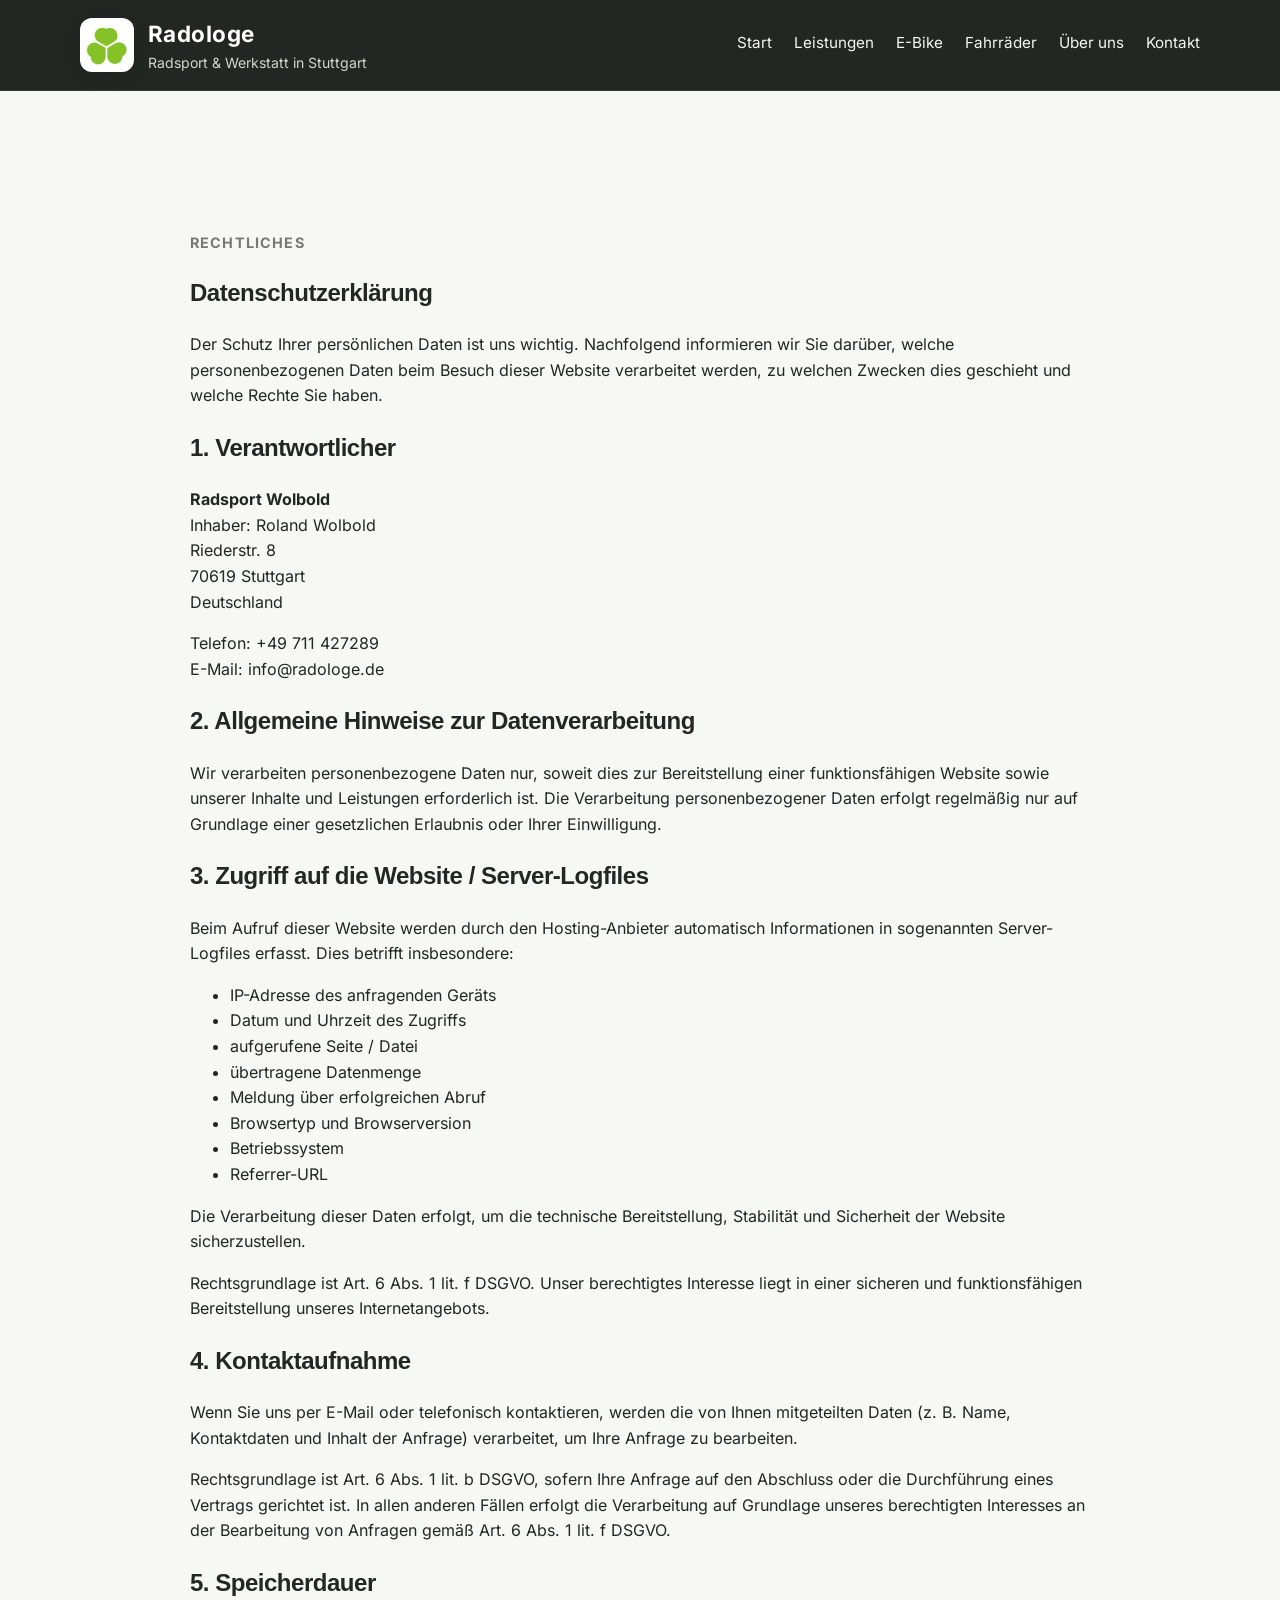
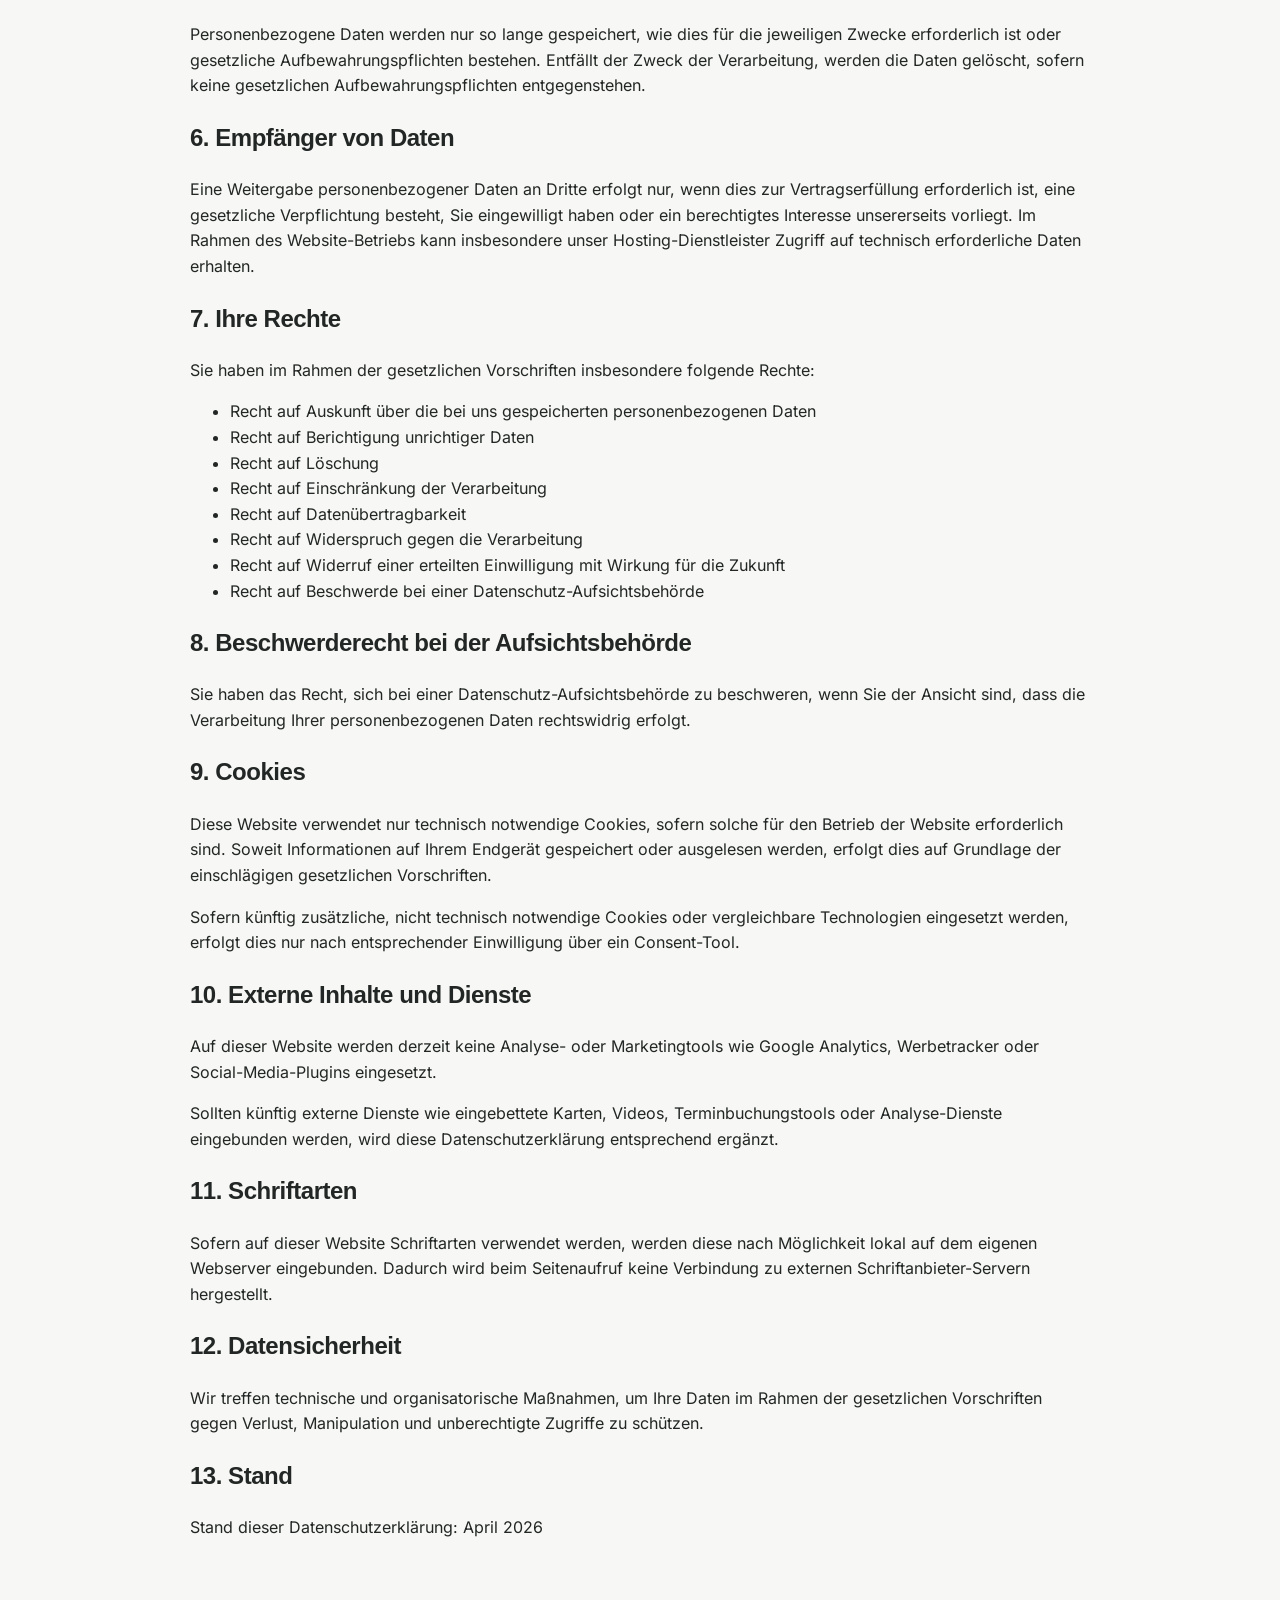
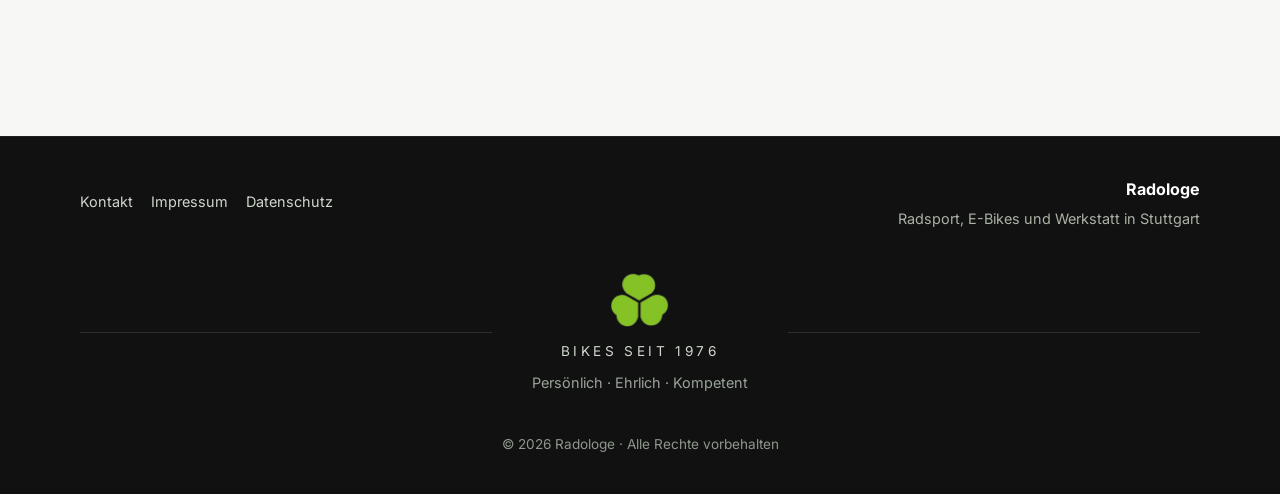
==== commit c89c9458: "fonts" ====
--- a/datenschutz/index.html
+++ b/datenschutz/index.html
@@ -4,11 +4,12 @@
     <meta charset="UTF-8">
     <meta name="viewport" content="width=device-width, initial-scale=1.0">
     <title>Datenschutz – Radologe</title>
+    <link rel="icon" href="../assets/images/favicon.ico">
+    <link rel="icon" type="image/png" sizes="32x32" href="../assets/images/favicon-32x32.png">
+    <link rel="icon" type="image/png" sizes="16x16" href="../assets/images/favicon-16x16.png">
+    <link rel="apple-touch-icon" href="../assets/images/apple-icon-180x180.png">
     <meta name="description" content="Datenschutzerklärung von Radologe in Stuttgart. Informationen zur Verarbeitung personenbezogener Daten beim Besuch dieser Website.">
 
-    <link rel="preconnect" href="https://fonts.googleapis.com">
-    <link rel="preconnect" href="https://fonts.gstatic.com" crossorigin>
-    <link href="https://fonts.googleapis.com/css2?family=Inter:wght@300;400;500;600&family=Poppins:wght@500;600;700&display=swap" rel="stylesheet">
 
     <link rel="stylesheet" href="../assets/css/style.css">
 </head>
@@ -241,6 +242,11 @@
         </div>
 
     </div>
+
+    <!-- SCROLL TO TOP BUTTON -->
+    <button id="scroll-top-btn" class="scroll-top-btn" aria-label="Nach oben scrollen">
+        ↑
+    </button>
 </footer>
 
 <script src="../assets/js/main.js" defer></script>
--- a/assets/css/style.css
+++ b/assets/css/style.css
@@ -1,3 +1,31 @@
+@font-face {
+    font-family: 'Inter';
+    src: url('../fonts/inter-v20-latin-regular.woff2') format('woff2');
+    font-weight: 400;
+    font-style: normal;
+    font-display: swap;
+}
+
+@font-face {
+    font-family: 'Inter';
+    src: url('../fonts/inter-v20-latin-italic.woff2') format('woff2');
+    font-weight: 400;
+    font-style: italic;
+    font-display: swap;
+}
+
+@font-face {
+    font-family: 'Inter';
+    src: url('../fonts/inter-v20-latin-700.woff2') format('woff2');
+    font-weight: 700;
+    font-style: normal;
+    font-display: swap;
+}
+
+/* Global setzen */
+body {
+    font-family: 'Inter', Arial, sans-serif;
+}
 :root {
     --accent: #86c51f;
     --accent-hover: #6eaa18;
@@ -1204,4 +1232,142 @@
 
 .brand-models-light {
     background: var(--bg);
+}
+
+.consulting {
+    background: var(--surface-alt);
+}
+
+.consulting-layout {
+    display: grid;
+    grid-template-columns: 0.8fr 1.2fr;
+    gap: 60px;
+    align-items: center;
+}
+
+.consulting-image img {
+    width: 100%;
+    max-width: 420px;
+    border-radius: var(--radius);
+    box-shadow: var(--shadow);
+    object-fit: cover;
+}
+
+.consulting-content .content-text {
+    margin-bottom: 30px;
+    color: var(--muted);
+}
+
+@media (max-width: 900px) {
+    .consulting-layout {
+        grid-template-columns: 1fr;
+        gap: 40px;
+    }
+}
+
+.service-link {
+    display: block;
+    color: inherit;
+    text-decoration: none;
+    cursor: pointer;
+}
+
+.opening-title {
+    display: flex;
+    align-items: center;
+    gap: 8px;
+}
+
+.status-dot {
+    width: 1.5em;
+    height: 1.5em;
+    border-radius: 50%;
+    background: gray;
+    display: inline-block;
+}
+
+.status-dot.open {
+    background: #2ecc71;
+}
+
+.status-dot.closed {
+    background: #e74c3c;
+}
+
+.opening-status {
+    margin-top: 10px;
+    font-weight: 600;
+    color: var(--muted);
+}
+
+.opening-title {
+    display: flex;
+    align-items: center;
+    gap: 6px;
+}
+
+.status-dot {
+    width: 0.7em;
+    height: 0.7em;
+    border-radius: 50%;
+    background: gray;
+    display: inline-block;
+}
+
+.status-dot.open {
+    background: #2ecc71;
+}
+
+.status-dot.closed {
+    background: #e74c3c;
+}
+
+.opening-status-small {
+    display: block;
+    font-size: 0.9rem;
+    margin-top: 4px;
+    color: #d7e3d3;
+}
+
+.scroll-top-btn {
+    position: fixed;
+    right: 22px;
+    bottom: 22px;
+    width: 46px;
+    height: 46px;
+    border: none;
+    border-radius: 50%;
+    background: var(--accent);
+    color: #ffffff;
+    font-size: 1.4rem;
+    font-weight: 700;
+    cursor: pointer;
+    box-shadow: var(--shadow);
+    z-index: 9998;
+
+    opacity: 0;
+    visibility: hidden;
+    transform: translateY(12px);
+    transition: opacity 0.25s ease, transform 0.25s ease, visibility 0.25s ease, background 0.25s ease;
+}
+
+.scroll-top-btn.visible {
+    opacity: 1;
+    visibility: visible;
+    transform: translateY(0);
+}
+
+.scroll-top-btn:hover {
+    background: var(--accent-hover);
+    transform: translateY(-3px);
+}
+
+@media (max-width: 768px) {
+    .scroll-top-btn {
+        right: 16px;
+        bottom: 16px;
+        width: 44px;
+        height: 44px;
+        font-size: 1.25rem;
+    }
 }
